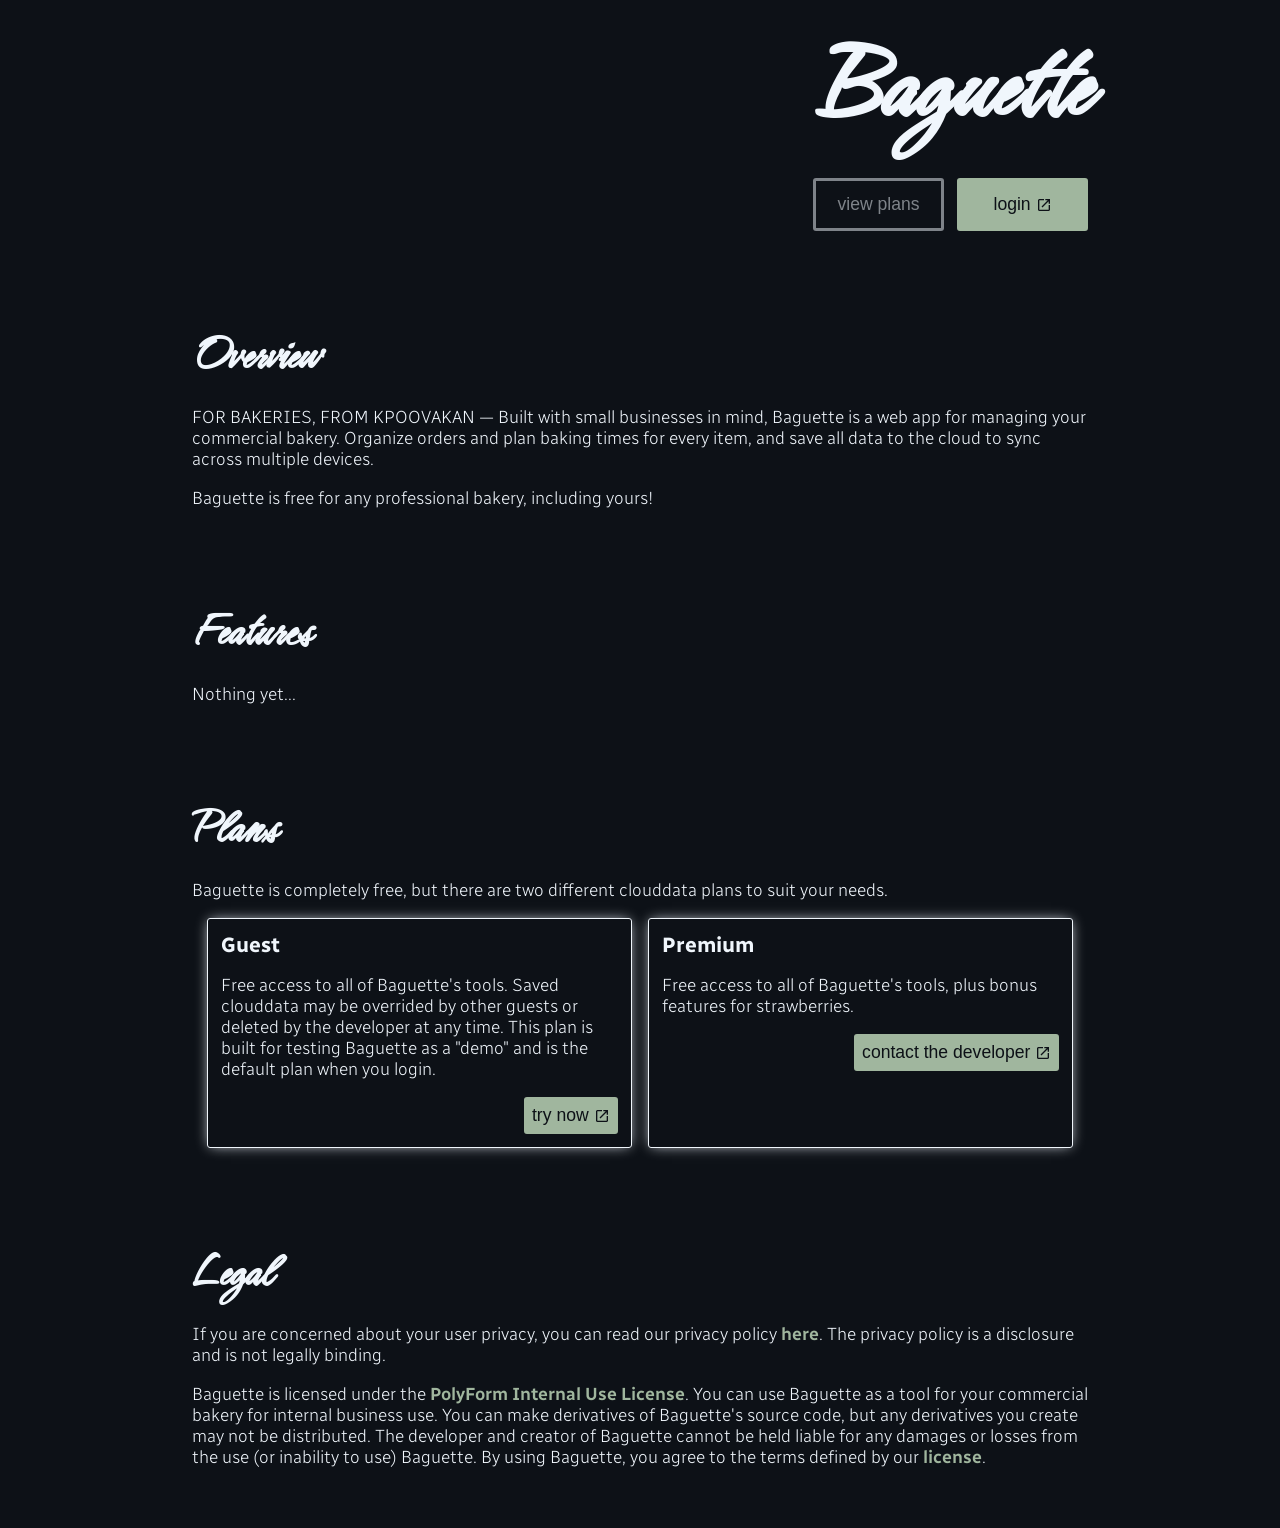
==== index.html @ 5e3c722e "Create privacy policy" ====
<!DOCTYPE html>
<html>
    <head>
        <meta charset="UTF-8">
        <title>Baguette - Home</title>
        <link rel="shortcut icon" type="image/png" href="indexfiles/favicon.png">
        <!--<link rel="icon" type="image/svg+xml" href="indexfiles/favicon.svg">-->

        <link rel="preconnect" href="https://fonts.googleapis.com">
        <link rel="preconnect" href="https://fonts.gstatic.com" crossorigin>
        <link href="https://fonts.googleapis.com/css2?family=Hurricane&family=Radio+Canada:wght@400;500;600;700&display=swap" rel="stylesheet">

        <link rel="stylesheet" type="text/css" href="indexfiles/style.css">
        <script src="indexfiles/clouddata.js" defer></script>
        <script src="indexfiles/script.js" defer></script>
    </head>
    <body>
        <noscript>
            <div class="noscript">
                <h1>oh no</h1>
                <p>Our oven isn't working! It probably needs JavaScript to work. Please enable JavaScript. Then we can use our oven and you can use Baguette!</p>
            </div>
        </noscript>
        <div class="content">
            <div class="mainHeader">
                <h3>Baguette</h3>
                <div class="mainHeaderButtonsContainer">
                    <a href="#plans"><button class="mainHeaderButtons mainHeaderLess">view plans</button></a>
                    <button class="mainHeaderButtons" onclick="clouddataLogin()">login <svg xmlns="http://www.w3.org/2000/svg" height="1.0rem" viewBox="0 -960 960 960" fill="currentcolor" style="vertical-align: middle;"><path d="M200-120q-33 0-56.5-23.5T120-200v-560q0-33 23.5-56.5T200-840h280v80H200v560h560v-280h80v280q0 33-23.5 56.5T760-120H200Zm188-212-56-56 372-372H560v-80h280v280h-80v-144L388-332Z"/></svg></button>
                </div>
                <div class="clear"></div>
            </div>
            <h1>Overview</h1>
            <p>FOR BAKERIES, FROM KPOOVAKAN — Built with small businesses in mind, Baguette is a web app for managing your commercial bakery. Organize orders and plan baking times for every item, and save all data to the cloud to sync across multiple devices.</p>
            <p>Baguette is free for any professional bakery, including yours!</p>
            <h1>Features</h1>
            <p>Nothing yet...</p>
            <h1 id="plans">Plans</h1>
            <p>Baguette is completely free, but there are two different clouddata plans to suit your needs.</p>
            <div class="plansContainer">
                <div class="plansBlock">
                    <h2>Guest</h2>
                    <p>Free access to all of Baguette's tools. Saved clouddata may be overrided by other guests or deleted by the developer at any time. This plan is built for testing Baguette as a "demo" and is the default plan when you login.</p>
                    <button style="float: right;" onclick="clouddataLogin()">try now <svg xmlns="http://www.w3.org/2000/svg" height="1.0rem" viewBox="0 -960 960 960" fill="currentcolor" style="vertical-align: middle;"><path d="M200-120q-33 0-56.5-23.5T120-200v-560q0-33 23.5-56.5T200-840h280v80H200v560h560v-280h80v280q0 33-23.5 56.5T760-120H200Zm188-212-56-56 372-372H560v-80h280v280h-80v-144L388-332Z"/></svg></button>
                </div>
                <div class="plansBlock">
                    <h2>Premium</h2>
                    <p>Free access to all of Baguette's tools, plus bonus features for strawberries.</p>
                    <button style="float: right;">contact the developer <svg xmlns="http://www.w3.org/2000/svg" height="1.0rem" viewBox="0 -960 960 960" fill="currentcolor" style="vertical-align: middle;"><path d="M200-120q-33 0-56.5-23.5T120-200v-560q0-33 23.5-56.5T200-840h280v80H200v560h560v-280h80v280q0 33-23.5 56.5T760-120H200Zm188-212-56-56 372-372H560v-80h280v280h-80v-144L388-332Z"/></svg></button>
                </div>
            </div>
            <h1>Legal</h1>
            <p>If you are concerned about your user privacy, you can read our privacy policy <a href="privacy">here</a>. The privacy policy is a disclosure and is not legally binding.</p>
            <p>Baguette is licensed under the <a target="_blank" href="https://github.com/kpoovakan/baguette/blob/main/LICENSE.md">PolyForm Internal Use License</a>. You can use Baguette as a tool for your commercial bakery for internal business use. You can make derivatives of Baguette's source code, but any derivatives you create may not be distributed. The developer and creator of Baguette cannot be held liable for any damages or losses from the use (or inability to use) Baguette. By using Baguette, you agree to the terms defined by our <a target="_blank" href="https://github.com/kpoovakan/baguette/blob/main/LICENSE.md">license</a>.</p>
        </div>
        <br><br><br>
    </body>
</html>
---- indexfiles/style.css ----
@charset "UTF-8";
:root {
    --colorBackground: #0d1117;
    --colorForeground: #f0f6fc;
    --colorAccent: #a0b69e;
}
.noscript {
    position: fixed;
    box-sizing: border-box;
    width: 100vw;
    height: 100vh;
    background-color: var(--colorBackground);
    padding: 3vw;
}

body {
    background-color: var(--colorBackground);
    color: var(--colorForeground);
    font-family: "Radio Canada", sans-serif;
    font-weight: 300;
    font-style: normal;
    font-size: 62.5%;
    display: block;
    a:link, a:visited {
        color: var(--colorAccent);
        text-decoration: none;
        font-weight: 600;
    }
    a:hover {
        text-decoration: underline;
    }
}
p {
    font-size: 1.1rem;
}
.content {
    display: block;
    width: 70vw;
    margin: 0 auto;
}
.clear {
    clear: both;
}

/*
h1: heading
h2: subheading
h3: title
*/
h1, h2, h3 {
    font-family: "Hurricane", cursive;
}
h1 {
    font-size: 3.1rem;
    margin: 0;
    margin-top: 7vw;
}
h2 {
    font-size: 1.3rem;
    margin: 0;
    font-family: "Radio Canada", sans-serif;
}
h3 {
    font-size: min(7.1rem, 31vw);
    margin: 0;
    margin-bottom: 13px;
}

button {
    background-color: var(--colorAccent);
    color: var(--colorBackground);
    outline: none;
    border: 3px solid var(--colorAccent);
    border-radius: 3px;
    padding: 5px;
    box-sizing: border-box;
    font-size: 1.1rem;
}
button:hover {
    color: var(--colorAccent);
    background-color: var(--colorBackground);
    cursor: pointer;
}


.mainHeader {
    text-align: right;
}
.mainHeaderButtons {
    display: inline;
    margin: 0;
    margin-left: 13px;
    padding: 13px;
    width: 131px;
}
.mainHeaderLess {
    background-color: var(--colorBackground);
    border-color: color-mix(in oklab, #00000000 50%, var(--colorForeground));
    color: color-mix(in oklab, #00000000 50%, var(--colorForeground));
}
.mainHeaderLess:hover {
    color: var(--colorBackground);
    border-color: var(--colorForeground);
    background-color: var(--colorForeground);
}
.mainHeaderButtonsContainer {
    display: flex;
    align-items: stretch;
    float: right;
}

.plansBlock {
    border: 1.314px solid var(--colorForeground);
    border-radius: 3px;
    width: max(50px, 31vw);
    padding: 13px;
    box-shadow: 0px 0px 13px -3px var(--colorForeground);
}
.plansContainer {
    display: flex;
    gap: max(16px, 1.314vw);
    margin: 0 auto;
    width: fit-content;
}
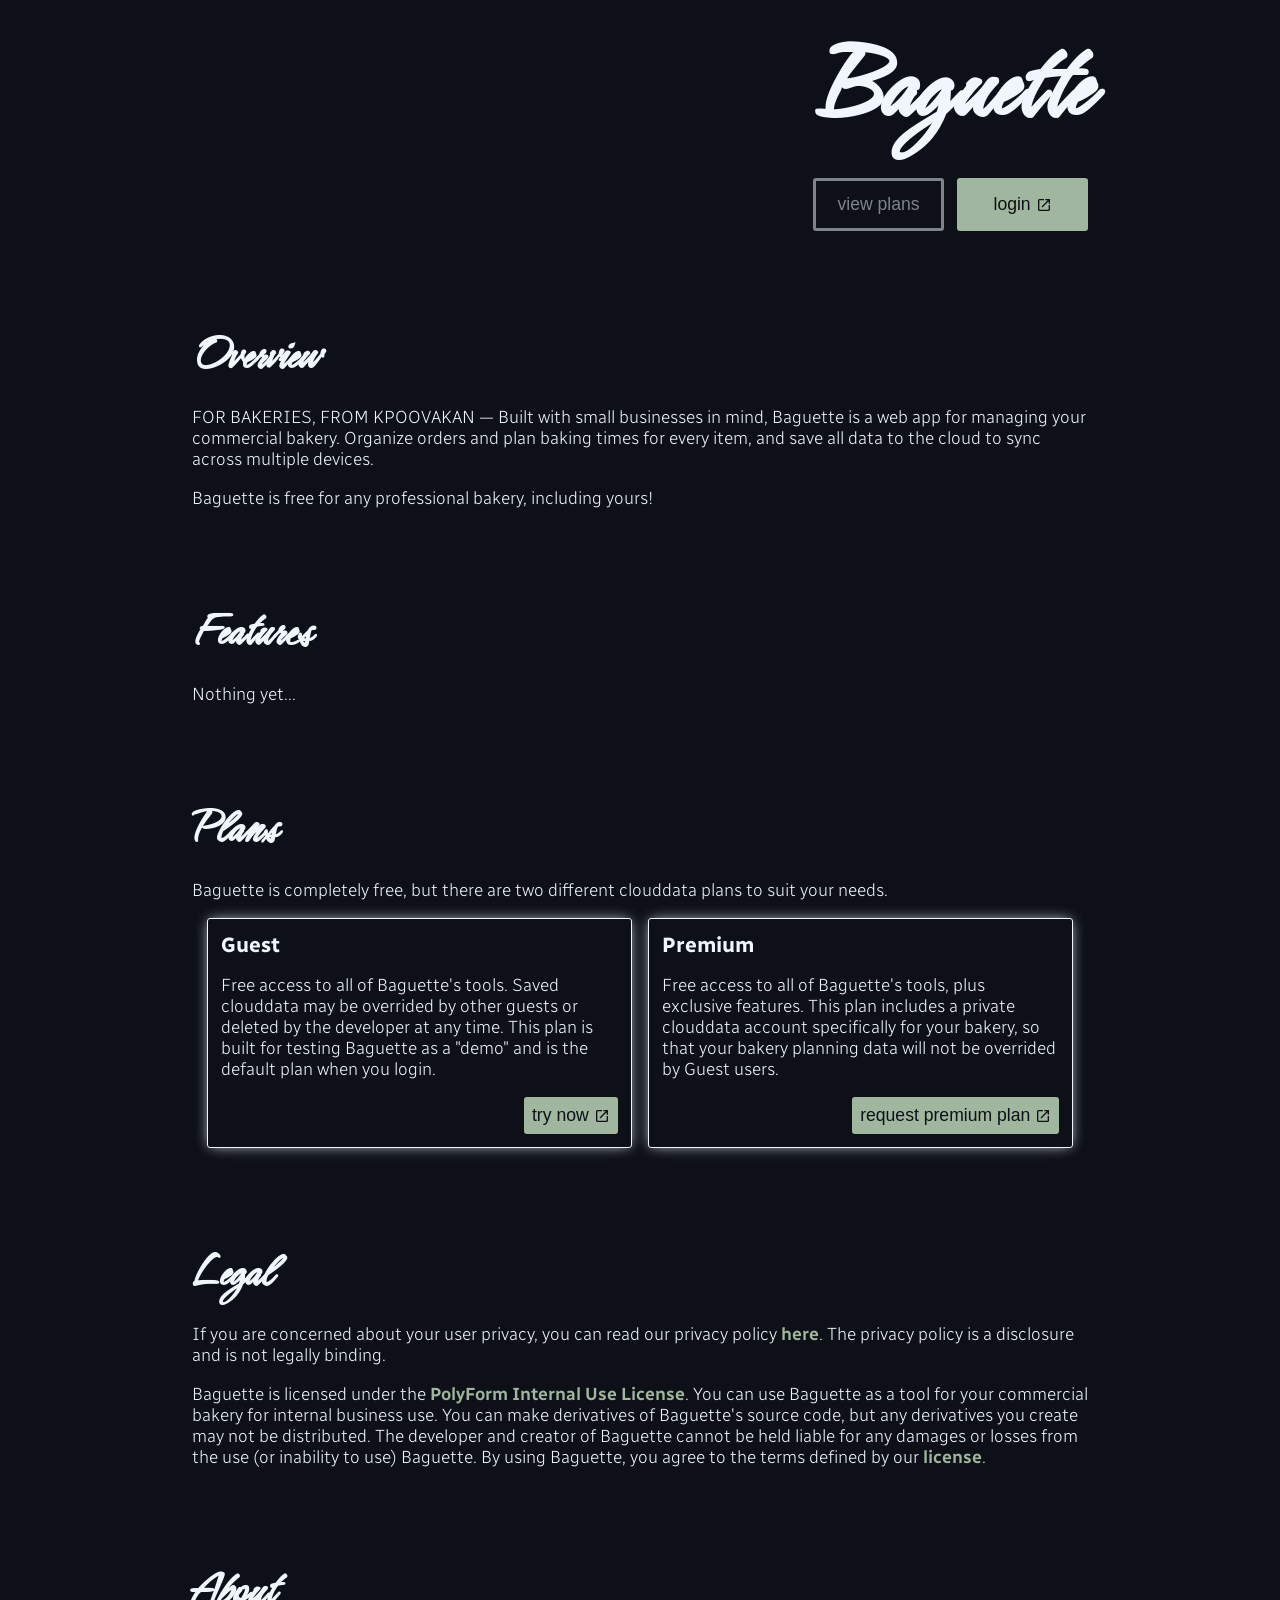
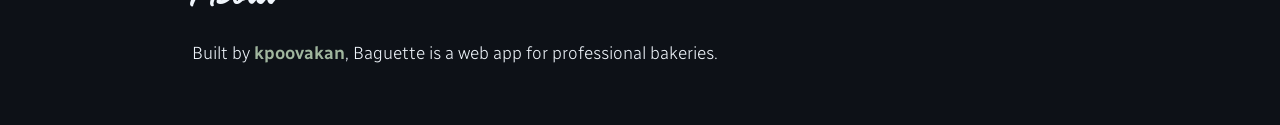
==== commit 9ea8a03a: "Finish the homepage for logged-out users, except for the Features section. That will be completed la" ====
--- a/index.html
+++ b/index.html
@@ -26,7 +26,7 @@
                 <h3>Baguette</h3>
                 <div class="mainHeaderButtonsContainer">
                     <a href="#plans"><button class="mainHeaderButtons mainHeaderLess">view plans</button></a>
-                    <button class="mainHeaderButtons" onclick="clouddataLogin()">login <svg xmlns="http://www.w3.org/2000/svg" height="1.0rem" viewBox="0 -960 960 960" fill="currentcolor" style="vertical-align: middle;"><path d="M200-120q-33 0-56.5-23.5T120-200v-560q0-33 23.5-56.5T200-840h280v80H200v560h560v-280h80v280q0 33-23.5 56.5T760-120H200Zm188-212-56-56 372-372H560v-80h280v280h-80v-144L388-332Z"/></svg></button>
+                    <button class="mainHeaderButtons" onclick="clouddataLogin()">login&nbsp;<svg xmlns="http://www.w3.org/2000/svg" height="1.0rem" viewBox="0 -960 960 960" fill="currentcolor" style="vertical-align: middle;"><path d="M200-120q-33 0-56.5-23.5T120-200v-560q0-33 23.5-56.5T200-840h280v80H200v560h560v-280h80v280q0 33-23.5 56.5T760-120H200Zm188-212-56-56 372-372H560v-80h280v280h-80v-144L388-332Z"/></svg></button>
                 </div>
                 <div class="clear"></div>
             </div>
@@ -41,17 +41,19 @@
                 <div class="plansBlock">
                     <h2>Guest</h2>
                     <p>Free access to all of Baguette's tools. Saved clouddata may be overrided by other guests or deleted by the developer at any time. This plan is built for testing Baguette as a "demo" and is the default plan when you login.</p>
-                    <button style="float: right;" onclick="clouddataLogin()">try now <svg xmlns="http://www.w3.org/2000/svg" height="1.0rem" viewBox="0 -960 960 960" fill="currentcolor" style="vertical-align: middle;"><path d="M200-120q-33 0-56.5-23.5T120-200v-560q0-33 23.5-56.5T200-840h280v80H200v560h560v-280h80v280q0 33-23.5 56.5T760-120H200Zm188-212-56-56 372-372H560v-80h280v280h-80v-144L388-332Z"/></svg></button>
+                    <button style="float: right;" onclick="clouddataLogin()">try now&nbsp;<svg xmlns="http://www.w3.org/2000/svg" height="1.0rem" viewBox="0 -960 960 960" fill="currentcolor" style="vertical-align: middle;"><path d="M200-120q-33 0-56.5-23.5T120-200v-560q0-33 23.5-56.5T200-840h280v80H200v560h560v-280h80v280q0 33-23.5 56.5T760-120H200Zm188-212-56-56 372-372H560v-80h280v280h-80v-144L388-332Z"/></svg></button>
                 </div>
                 <div class="plansBlock">
                     <h2>Premium</h2>
-                    <p>Free access to all of Baguette's tools, plus bonus features for strawberries.</p>
-                    <button style="float: right;">contact the developer <svg xmlns="http://www.w3.org/2000/svg" height="1.0rem" viewBox="0 -960 960 960" fill="currentcolor" style="vertical-align: middle;"><path d="M200-120q-33 0-56.5-23.5T120-200v-560q0-33 23.5-56.5T200-840h280v80H200v560h560v-280h80v280q0 33-23.5 56.5T760-120H200Zm188-212-56-56 372-372H560v-80h280v280h-80v-144L388-332Z"/></svg></button>
+                    <p>Free access to all of Baguette's tools, plus exclusive features. This plan includes a private clouddata account specifically for your bakery, so that your bakery planning data will not be overrided by Guest users.</p>
+                    <button style="float: right;" onclick="alert('please contact the developer');">request premium plan&nbsp;<svg xmlns="http://www.w3.org/2000/svg" height="1.0rem" viewBox="0 -960 960 960" fill="currentcolor" style="vertical-align: middle;"><path d="M200-120q-33 0-56.5-23.5T120-200v-560q0-33 23.5-56.5T200-840h280v80H200v560h560v-280h80v280q0 33-23.5 56.5T760-120H200Zm188-212-56-56 372-372H560v-80h280v280h-80v-144L388-332Z"/></svg></button>
                 </div>
             </div>
             <h1>Legal</h1>
             <p>If you are concerned about your user privacy, you can read our privacy policy <a href="privacy">here</a>. The privacy policy is a disclosure and is not legally binding.</p>
             <p>Baguette is licensed under the <a target="_blank" href="https://github.com/kpoovakan/baguette/blob/main/LICENSE.md">PolyForm Internal Use License</a>. You can use Baguette as a tool for your commercial bakery for internal business use. You can make derivatives of Baguette's source code, but any derivatives you create may not be distributed. The developer and creator of Baguette cannot be held liable for any damages or losses from the use (or inability to use) Baguette. By using Baguette, you agree to the terms defined by our <a target="_blank" href="https://github.com/kpoovakan/baguette/blob/main/LICENSE.md">license</a>.</p>
+            <h1>About</h1>
+            <p>Built by <a href="https://kpoovakan.github.io">kpoovakan</a>, Baguette is a web app for professional bakeries.</p>
         </div>
         <br><br><br>
     </body>
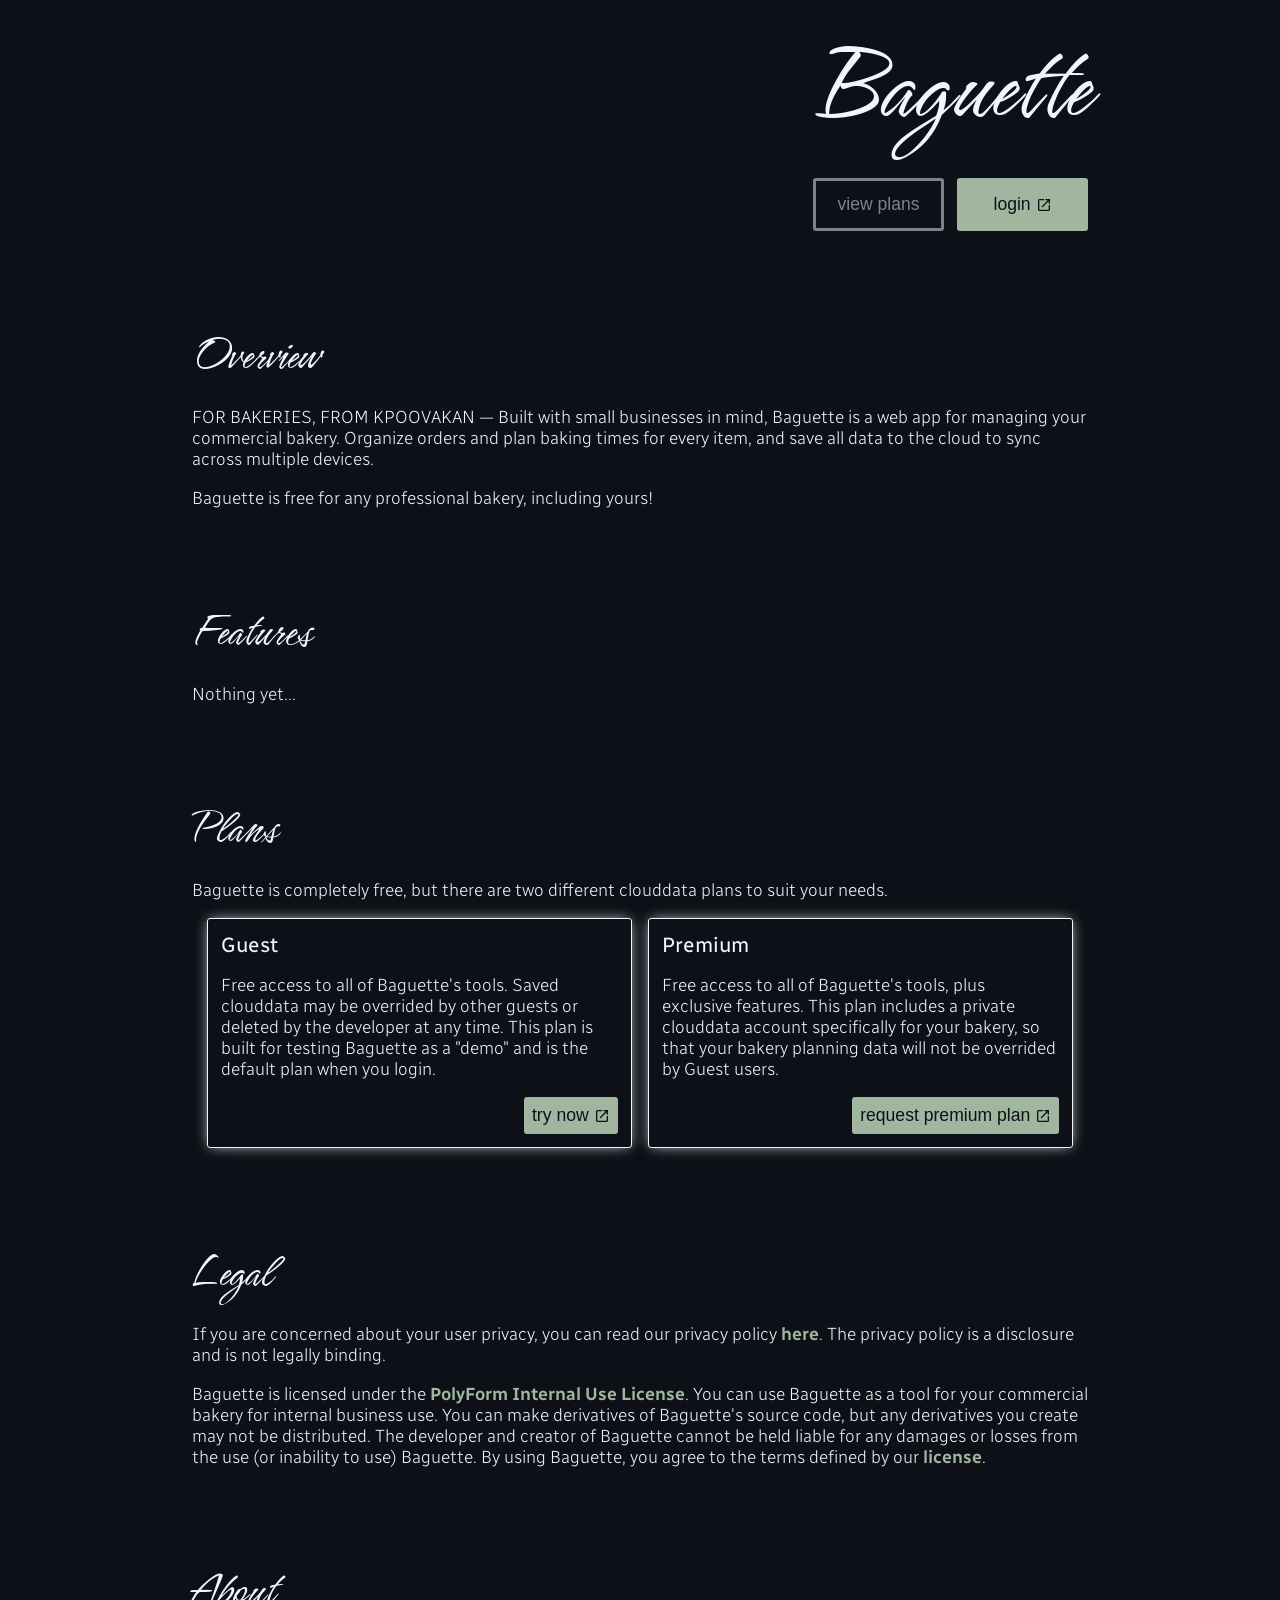
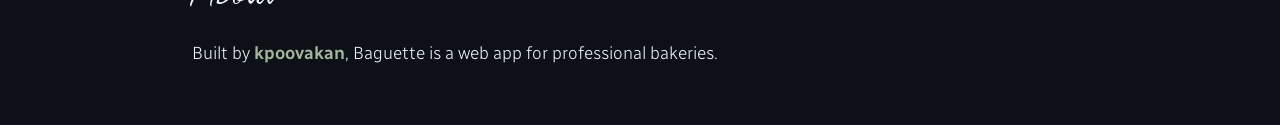
==== commit 62e46bfa: "Reorganize files" ====
--- a/index.html
+++ b/index.html
@@ -4,7 +4,6 @@
         <meta charset="UTF-8">
         <title>Baguette - Home</title>
         <link rel="shortcut icon" type="image/png" href="indexfiles/favicon.png">
-        <!--<link rel="icon" type="image/svg+xml" href="indexfiles/favicon.svg">-->
 
         <link rel="preconnect" href="https://fonts.googleapis.com">
         <link rel="preconnect" href="https://fonts.gstatic.com" crossorigin>
@@ -21,40 +20,7 @@
                 <p>Our oven isn't working! It probably needs JavaScript to work. Please enable JavaScript. Then we can use our oven and you can use Baguette!</p>
             </div>
         </noscript>
-        <div class="content">
-            <div class="mainHeader">
-                <h3>Baguette</h3>
-                <div class="mainHeaderButtonsContainer">
-                    <a href="#plans"><button class="mainHeaderButtons mainHeaderLess">view plans</button></a>
-                    <button class="mainHeaderButtons" onclick="clouddataLogin()">login&nbsp;<svg xmlns="http://www.w3.org/2000/svg" height="1.0rem" viewBox="0 -960 960 960" fill="currentcolor" style="vertical-align: middle;"><path d="M200-120q-33 0-56.5-23.5T120-200v-560q0-33 23.5-56.5T200-840h280v80H200v560h560v-280h80v280q0 33-23.5 56.5T760-120H200Zm188-212-56-56 372-372H560v-80h280v280h-80v-144L388-332Z"/></svg></button>
-                </div>
-                <div class="clear"></div>
-            </div>
-            <h1>Overview</h1>
-            <p>FOR BAKERIES, FROM KPOOVAKAN — Built with small businesses in mind, Baguette is a web app for managing your commercial bakery. Organize orders and plan baking times for every item, and save all data to the cloud to sync across multiple devices.</p>
-            <p>Baguette is free for any professional bakery, including yours!</p>
-            <h1>Features</h1>
-            <p>Nothing yet...</p>
-            <h1 id="plans">Plans</h1>
-            <p>Baguette is completely free, but there are two different clouddata plans to suit your needs.</p>
-            <div class="plansContainer">
-                <div class="plansBlock">
-                    <h2>Guest</h2>
-                    <p>Free access to all of Baguette's tools. Saved clouddata may be overrided by other guests or deleted by the developer at any time. This plan is built for testing Baguette as a "demo" and is the default plan when you login.</p>
-                    <button style="float: right;" onclick="clouddataLogin()">try now&nbsp;<svg xmlns="http://www.w3.org/2000/svg" height="1.0rem" viewBox="0 -960 960 960" fill="currentcolor" style="vertical-align: middle;"><path d="M200-120q-33 0-56.5-23.5T120-200v-560q0-33 23.5-56.5T200-840h280v80H200v560h560v-280h80v280q0 33-23.5 56.5T760-120H200Zm188-212-56-56 372-372H560v-80h280v280h-80v-144L388-332Z"/></svg></button>
-                </div>
-                <div class="plansBlock">
-                    <h2>Premium</h2>
-                    <p>Free access to all of Baguette's tools, plus exclusive features. This plan includes a private clouddata account specifically for your bakery, so that your bakery planning data will not be overrided by Guest users.</p>
-                    <button style="float: right;" onclick="alert('please contact the developer');">request premium plan&nbsp;<svg xmlns="http://www.w3.org/2000/svg" height="1.0rem" viewBox="0 -960 960 960" fill="currentcolor" style="vertical-align: middle;"><path d="M200-120q-33 0-56.5-23.5T120-200v-560q0-33 23.5-56.5T200-840h280v80H200v560h560v-280h80v280q0 33-23.5 56.5T760-120H200Zm188-212-56-56 372-372H560v-80h280v280h-80v-144L388-332Z"/></svg></button>
-                </div>
-            </div>
-            <h1>Legal</h1>
-            <p>If you are concerned about your user privacy, you can read our privacy policy <a href="privacy">here</a>. The privacy policy is a disclosure and is not legally binding.</p>
-            <p>Baguette is licensed under the <a target="_blank" href="https://github.com/kpoovakan/baguette/blob/main/LICENSE.md">PolyForm Internal Use License</a>. You can use Baguette as a tool for your commercial bakery for internal business use. You can make derivatives of Baguette's source code, but any derivatives you create may not be distributed. The developer and creator of Baguette cannot be held liable for any damages or losses from the use (or inability to use) Baguette. By using Baguette, you agree to the terms defined by our <a target="_blank" href="https://github.com/kpoovakan/baguette/blob/main/LICENSE.md">license</a>.</p>
-            <h1>About</h1>
-            <p>Built by <a href="https://kpoovakan.github.io">kpoovakan</a>, Baguette is a web app for professional bakeries.</p>
-        </div>
+        <div class="content" id="contentMain"></div>
         <br><br><br>
     </body>
 </html>
--- a/indexfiles/style.css
+++ b/indexfiles/style.css
@@ -35,11 +35,19 @@
 }
 .content {
     display: block;
-    width: 70vw;
     margin: 0 auto;
 }
 .clear {
     clear: both;
+}
+.header {
+    position: fixed;
+    top: 0;
+    right: 0;
+    margin: 0;
+    padding: 13px;
+    background-color: var(--colorBackground);
+    border-radius: 3px;
 }
 
 /*
@@ -49,6 +57,7 @@
 */
 h1, h2, h3 {
     font-family: "Hurricane", cursive;
+    font-weight: normal;
 }
 h1 {
     font-size: 3.1rem;
@@ -121,4 +130,26 @@
     gap: max(16px, 1.314vw);
     margin: 0 auto;
     width: fit-content;
+}
+
+.svgAddNew {
+    padding: 9px;
+    position: fixed;
+    bottom: 13px;
+    right: 13px;
+    margin: 0;
+}
+
+.dayContainer {
+    /*position: relative;*/
+    margin: 31px;
+}
+.dayItem {
+    /*position: absolute;*/
+    width: 314px;
+    height: 31px;
+    box-sizing: border-box;
+    border-radius: 3px;
+    background-color: #808080;
+    margin: 13px;
 }
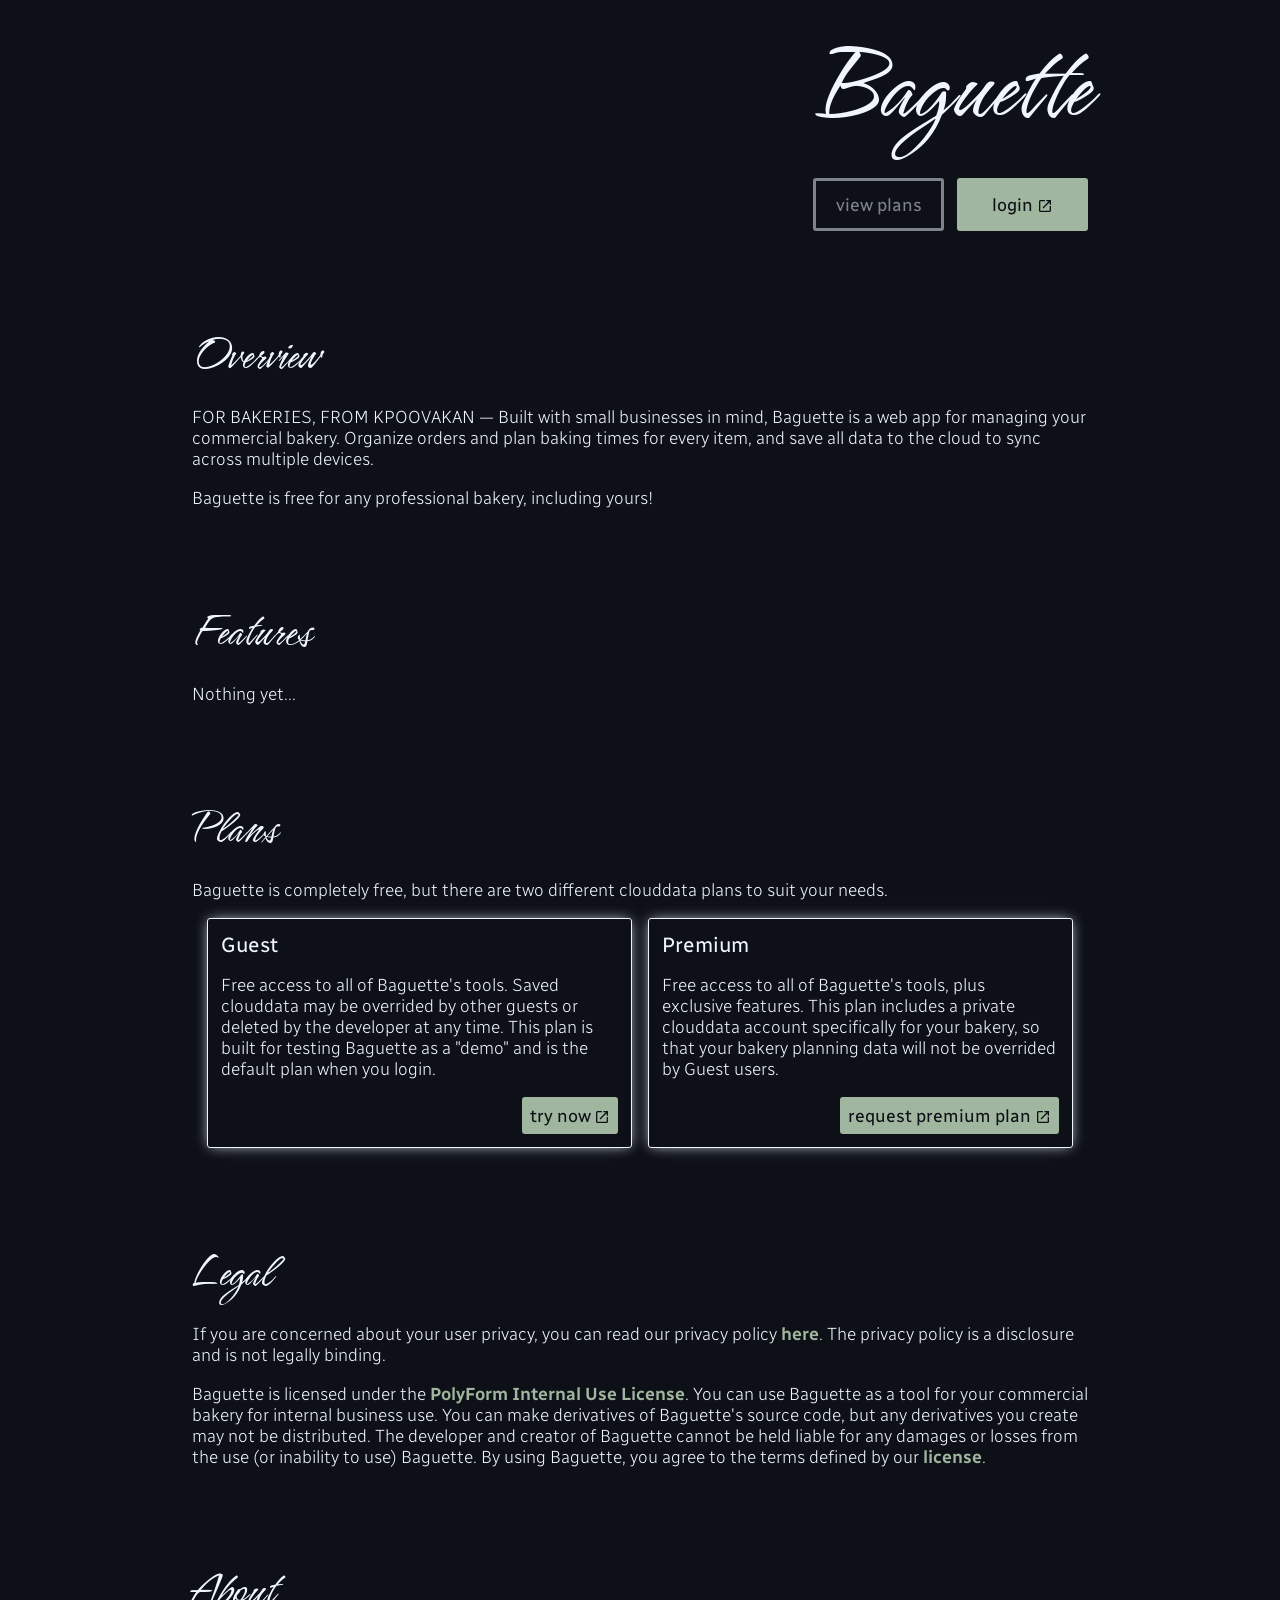
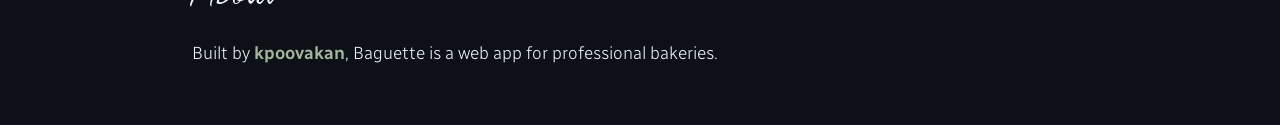
==== commit b9d48b87: "Add meta noindex tag" ====
--- a/index.html
+++ b/index.html
@@ -2,6 +2,7 @@
 <html>
     <head>
         <meta charset="UTF-8">
+        <meta name="robots" content="noindex">
         <title>Baguette - Home</title>
         <link rel="shortcut icon" type="image/png" href="indexfiles/favicon.png">
 
--- a/indexfiles/style.css
+++ b/indexfiles/style.css
@@ -84,6 +84,7 @@
     padding: 5px;
     box-sizing: border-box;
     font-size: 1.1rem;
+    font-family: "Radio Canada", sans-serif;
 }
 button:hover {
     color: var(--colorAccent);
@@ -141,15 +142,72 @@
 }
 
 .dayContainer {
-    /*position: relative;*/
-    margin: 31px;
-}
+    display: flex;
+    flex-direction: row;
+    gap: 13px;
+    width: 100%;
+    align-items: stretch;
+}
+.dayColumn {
+    display: flex;
+    flex-direction: column;
+    gap: 13px;
+    margin: 0;
+    padding: 0;
+    align-items: stretch;
+    flex: 1;
+}
+/* https://coolors.co/ff33dd-bf96ca-8bd5cd-ffd000-98c28a-140094-d30000-ff7700
+fuschia, purple, teal, yellow, green, blue, red, orange */
 .dayItem {
-    /*position: absolute;*/
-    width: 314px;
-    height: 31px;
-    box-sizing: border-box;
-    border-radius: 3px;
-    background-color: #808080;
-    margin: 13px;
+    width: 100%;
+    height: 100%;
+    box-sizing: border-box;
+    border-radius: 3px;
+    margin: 0;
+    flex: 0 1 0;
+    display: flex;
+    flex-direction: row;
+    --color: #98c28a;
+    background-color: var(--color);
+    color: var(--colorForeground);
+}
+.dayBar {
+    display: flex;
+    flex-direction: column;
+    height: 100%;
+    flex: 0;
+    gap: 13px;
+    width: max(50px);
+    margin: 0;
+    padding: 13px;
+    box-sizing: border-box;
+}
+.dayBar button {
+    width: 100%;
+    color: var(--color);
+    background-color: var(--colorForeground);
+    border-color: var(--colorForeground);
+}
+.dayBar button:hover {
+    background-color: var(--color);
+    color: var(--colorForeground);
+}
+.dayBar img {
+    width: 100%;
+    display: block;
+}
+.dayBar img:hover {
+    cursor: pointer;
+}
+.dayInfo {
+    flex: 1;
+    height: 100%;
+}
+.dayInfo p {
+    margin: 0;
+    margin-bottom: 3px;
+}
+.str {
+    font-weight: 600;
 }
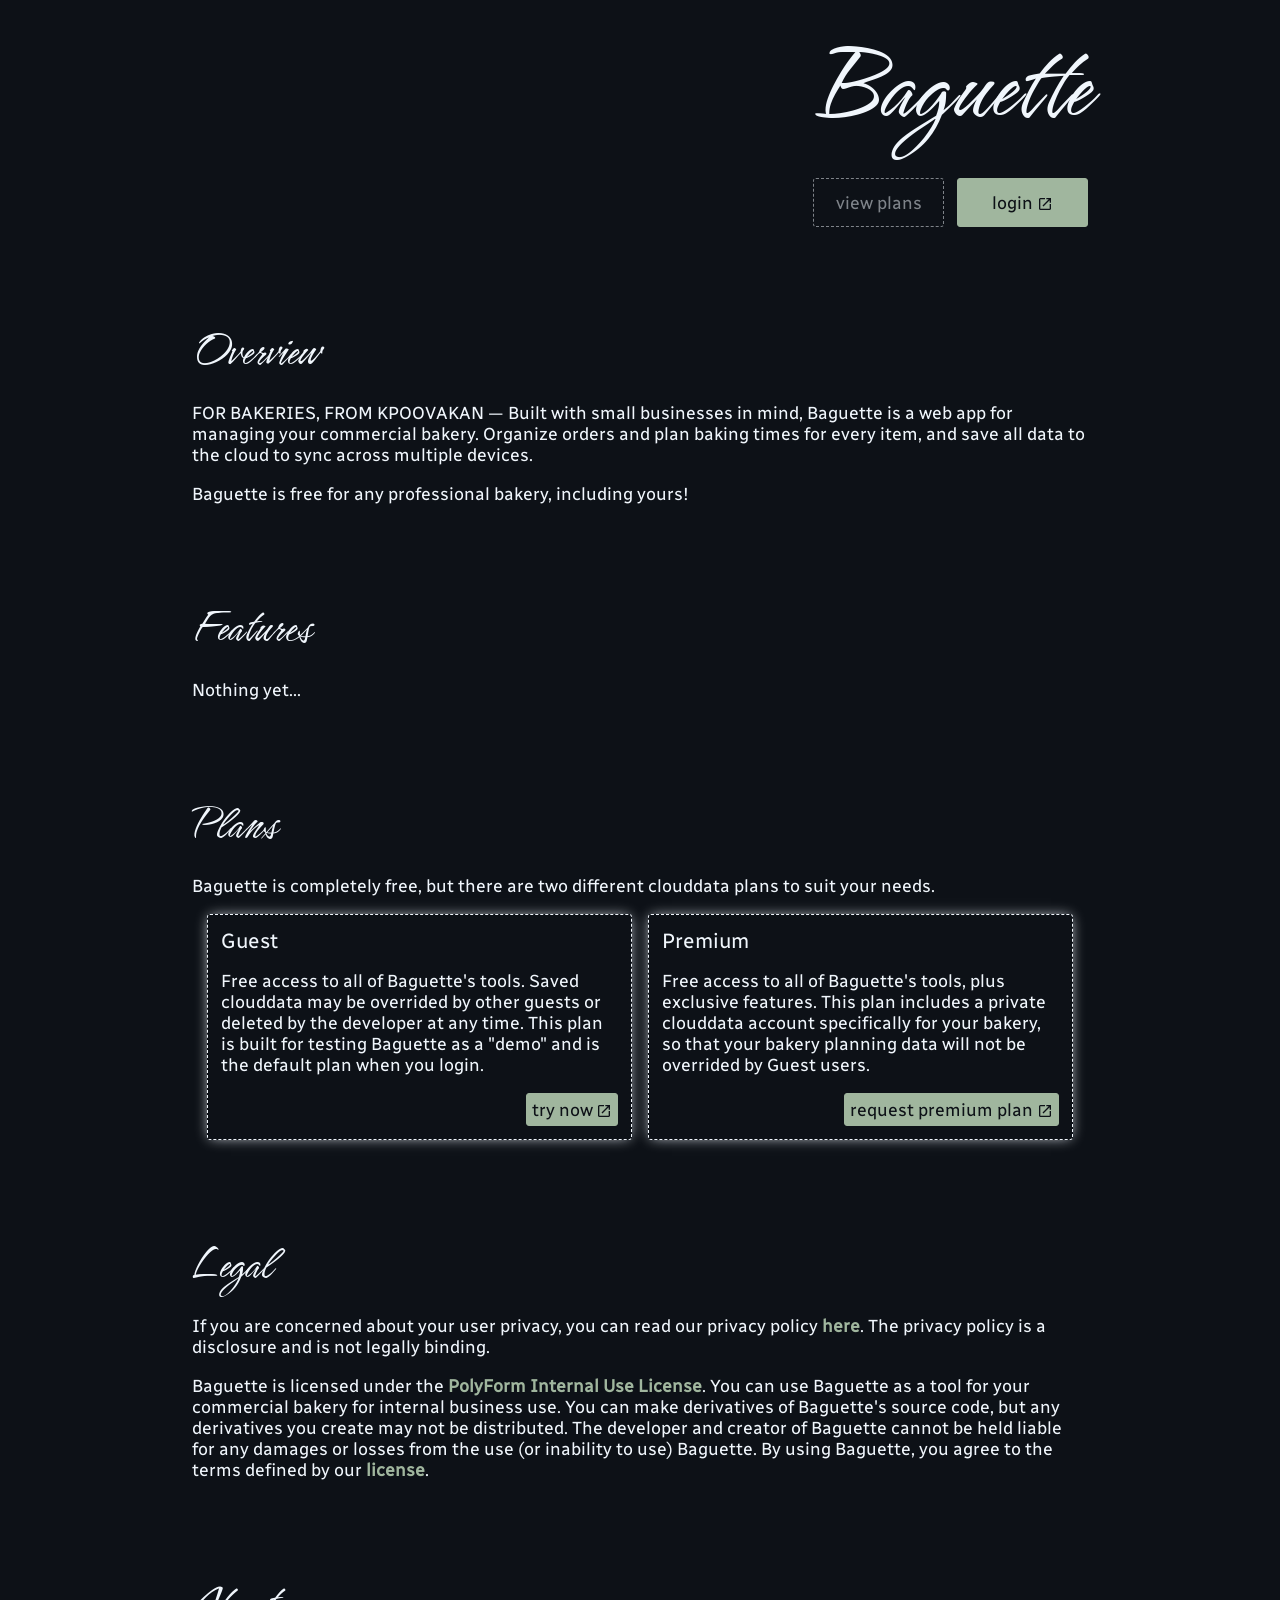
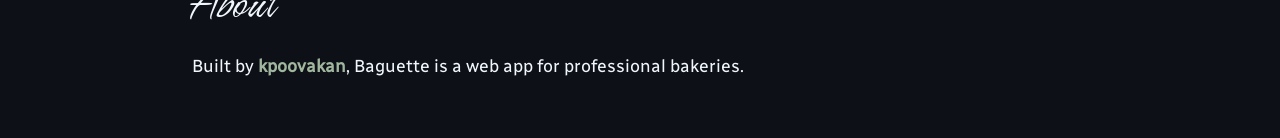
==== commit dd0b6db2: "Transition from external font linking to local font linking" ====
--- a/index.html
+++ b/index.html
@@ -5,11 +5,6 @@
         <meta name="robots" content="noindex">
         <title>Baguette - Home</title>
         <link rel="shortcut icon" type="image/png" href="indexfiles/favicon.png">
-
-        <link rel="preconnect" href="https://fonts.googleapis.com">
-        <link rel="preconnect" href="https://fonts.gstatic.com" crossorigin>
-        <link href="https://fonts.googleapis.com/css2?family=Hurricane&family=Radio+Canada:wght@400;500;600;700&display=swap" rel="stylesheet">
-
         <link rel="stylesheet" type="text/css" href="indexfiles/style.css">
         <script src="indexfiles/clouddata.js" defer></script>
         <script src="indexfiles/script.js" defer></script>
--- a/indexfiles/style.css
+++ b/indexfiles/style.css
@@ -13,6 +13,19 @@
     padding: 3vw;
 }
 
+@font-face {
+    font-family: "Radio Canada";
+    src: url("radiocanada.ttf") format("truetype");
+    font-weight: normal;
+    font-style: normal;
+}
+@font-face {
+    font-family: "Hurricane";
+    src: url("hurricane.ttf") format("truetype");
+    font-weight: normal;
+    font-style: normal;
+}
+
 body {
     background-color: var(--colorBackground);
     color: var(--colorForeground);
@@ -21,17 +34,19 @@
     font-style: normal;
     font-size: 62.5%;
     display: block;
-    a:link, a:visited {
-        color: var(--colorAccent);
-        text-decoration: none;
-        font-weight: 600;
-    }
-    a:hover {
-        text-decoration: underline;
-    }
 }
 p {
     font-size: 1.1rem;
+}
+a:link, a:visited {
+    color: var(--colorAccent);
+    text-decoration: none;
+    font-weight: 600;
+}
+a:hover, a:focus {
+    text-decoration: underline;
+    text-decoration-style: dashed;
+    text-underline-offset: 3px;
 }
 .content {
     display: block;
@@ -79,17 +94,18 @@
     background-color: var(--colorAccent);
     color: var(--colorBackground);
     outline: none;
-    border: 3px solid var(--colorAccent);
+    border: 1px solid var(--colorAccent);
     border-radius: 3px;
     padding: 5px;
     box-sizing: border-box;
     font-size: 1.1rem;
     font-family: "Radio Canada", sans-serif;
 }
-button:hover {
+button:hover, button:focus {
     color: var(--colorAccent);
     background-color: var(--colorBackground);
     cursor: pointer;
+    border-style: dashed;
 }
 
 
@@ -107,8 +123,9 @@
     background-color: var(--colorBackground);
     border-color: color-mix(in oklab, #00000000 50%, var(--colorForeground));
     color: color-mix(in oklab, #00000000 50%, var(--colorForeground));
-}
-.mainHeaderLess:hover {
+    border-style: dashed;
+}
+.mainHeaderLess:hover, .mainHeaderLess:focus {
     color: var(--colorBackground);
     border-color: var(--colorForeground);
     background-color: var(--colorForeground);
@@ -120,7 +137,7 @@
 }
 
 .plansBlock {
-    border: 1.314px solid var(--colorForeground);
+    border: 1.314px dashed var(--colorForeground);
     border-radius: 3px;
     width: max(50px, 31vw);
     padding: 13px;
@@ -155,7 +172,8 @@
     margin: 0;
     padding: 0;
     align-items: stretch;
-    flex: 1;
+    flex: 1 1 0;
+    min-width: 0;
 }
 /* https://coolors.co/ff33dd-bf96ca-8bd5cd-ffd000-98c28a-140094-d30000-ff7700
 fuschia, purple, teal, yellow, green, blue, red, orange */
@@ -166,6 +184,7 @@
     border-radius: 3px;
     margin: 0;
     flex: 0 1 0;
+    min-width: 0;
     display: flex;
     flex-direction: row;
     --color: #98c28a;
@@ -182,15 +201,27 @@
     margin: 0;
     padding: 13px;
     box-sizing: border-box;
+    position: relative;
+}
+.dayBar::after {
+    content: "";
+    position: absolute;
+    top: 13px;
+    bottom: 13px;
+    right: 5px;
+    border-right: 1px dashed var(--colorForeground);
+    pointer-events: none;
 }
 .dayBar button {
     width: 100%;
-    color: var(--color);
+    color: #000000;
+    mix-blend-mode: screen;
     background-color: var(--colorForeground);
     border-color: var(--colorForeground);
-}
-.dayBar button:hover {
-    background-color: var(--color);
+    padding: 3px;
+}
+.dayBar button:hover, button:focus {
+    background-color: transparent;
     color: var(--colorForeground);
 }
 .dayBar img {
@@ -207,7 +238,121 @@
 .dayInfo p {
     margin: 0;
     margin-bottom: 3px;
+    font-size: min(1.0314cqw, 1.1rem);
+    flex: 1 1 0;
+}
+.dayHeaders {
+    margin: 0;
+    padding: 0;
+    text-align: center;
+    width: 100%;
+    font-weight: 600;
 }
 .str {
     font-weight: 600;
+}
+
+dialog {
+    background-color: var(--colorBackground);
+    color: var(--colorForeground);
+    font-family: inherit;
+    font-size: 1.1rem;
+    outline: none;
+    border: 3px solid var(--colorAccent);
+    border-radius: 3px;
+    width: 90vw;
+    height: 85vh;
+    padding: 13px;
+}
+dialog::backdrop {
+    background-color: color-mix(in oklab, #00000000 75%, var(--colorAccent));
+    backdrop-filter: blur(3px);
+}
+input {
+    background-color: var(--colorBackground);
+    color: var(--colorForeground);
+    font-family: inherit;
+    font-size: 1.1rem;
+    border-radius: 3px;
+    padding: 3px;
+    border: 1px solid var(--colorAccent);
+    box-sizing: border-box;
+}
+input:focus {
+    outline: none;
+    border: 1px dashed var(--colorAccent);
+}
+select {
+    background-color: var(--colorBackground);
+    color: var(--colorForeground);
+    border-radius: 3px;
+    border: 1px solid var(--colorAccent);
+    font-family: inherit;
+    font-size: 1.1rem;
+    border-radius: 3px;
+    padding: 3px;
+}
+select:focus {
+    outline: none;
+    border: 1px dashed var(--colorAccent);
+}
+option {
+    font-family: "Radio Canada", sans-serif;
+    padding: 3px;
+    background-color: var(--colorBackground);
+    color: var(--colorForeground);
+    border: 1px solid var(--colorAccent);
+    border-radius: 3px;
+    font-size: 1.1rem;
+}
+textarea {
+    background-color: var(--colorBackground);
+    color: var(--colorForeground);
+    font-family: inherit;
+    font-size: 1.1rem;
+    border-radius: 3px;
+    border: 1px solid var(--colorAccent);
+    padding: 3px;
+}
+textarea:focus {
+    outline: none;
+    border: 1px dashed var(--colorAccent);
+}
+.addItem > * {
+    margin: 1.5% 3%;
+    display: block;
+    box-sizing: border-box;
+    width: 94%;
+
+}
+.addItem > p {
+    margin: inherit;
+}
+.addItem > textarea {
+    resize: vertical;
+}
+.addItemFlex {
+    display: flex;
+    gap: 3%;
+    box-sizing: border-box;
+}
+.addItemFlex p {
+    margin: 0;
+    padding: inherit;
+    flex: 1;
+    flex-shrink: 3.14;
+}
+.addItemFlex > * {
+    flex: 2;
+}
+.addItemFlex > img {
+    flex: 0;
+    flex-shrink: 3.14;
+    margin: 0;
+    padding: inherit;
+    height: 26px;
+    vertical-align: middle;
+}
+.addItemFlex > img:hover {
+    cursor: pointer;
 }
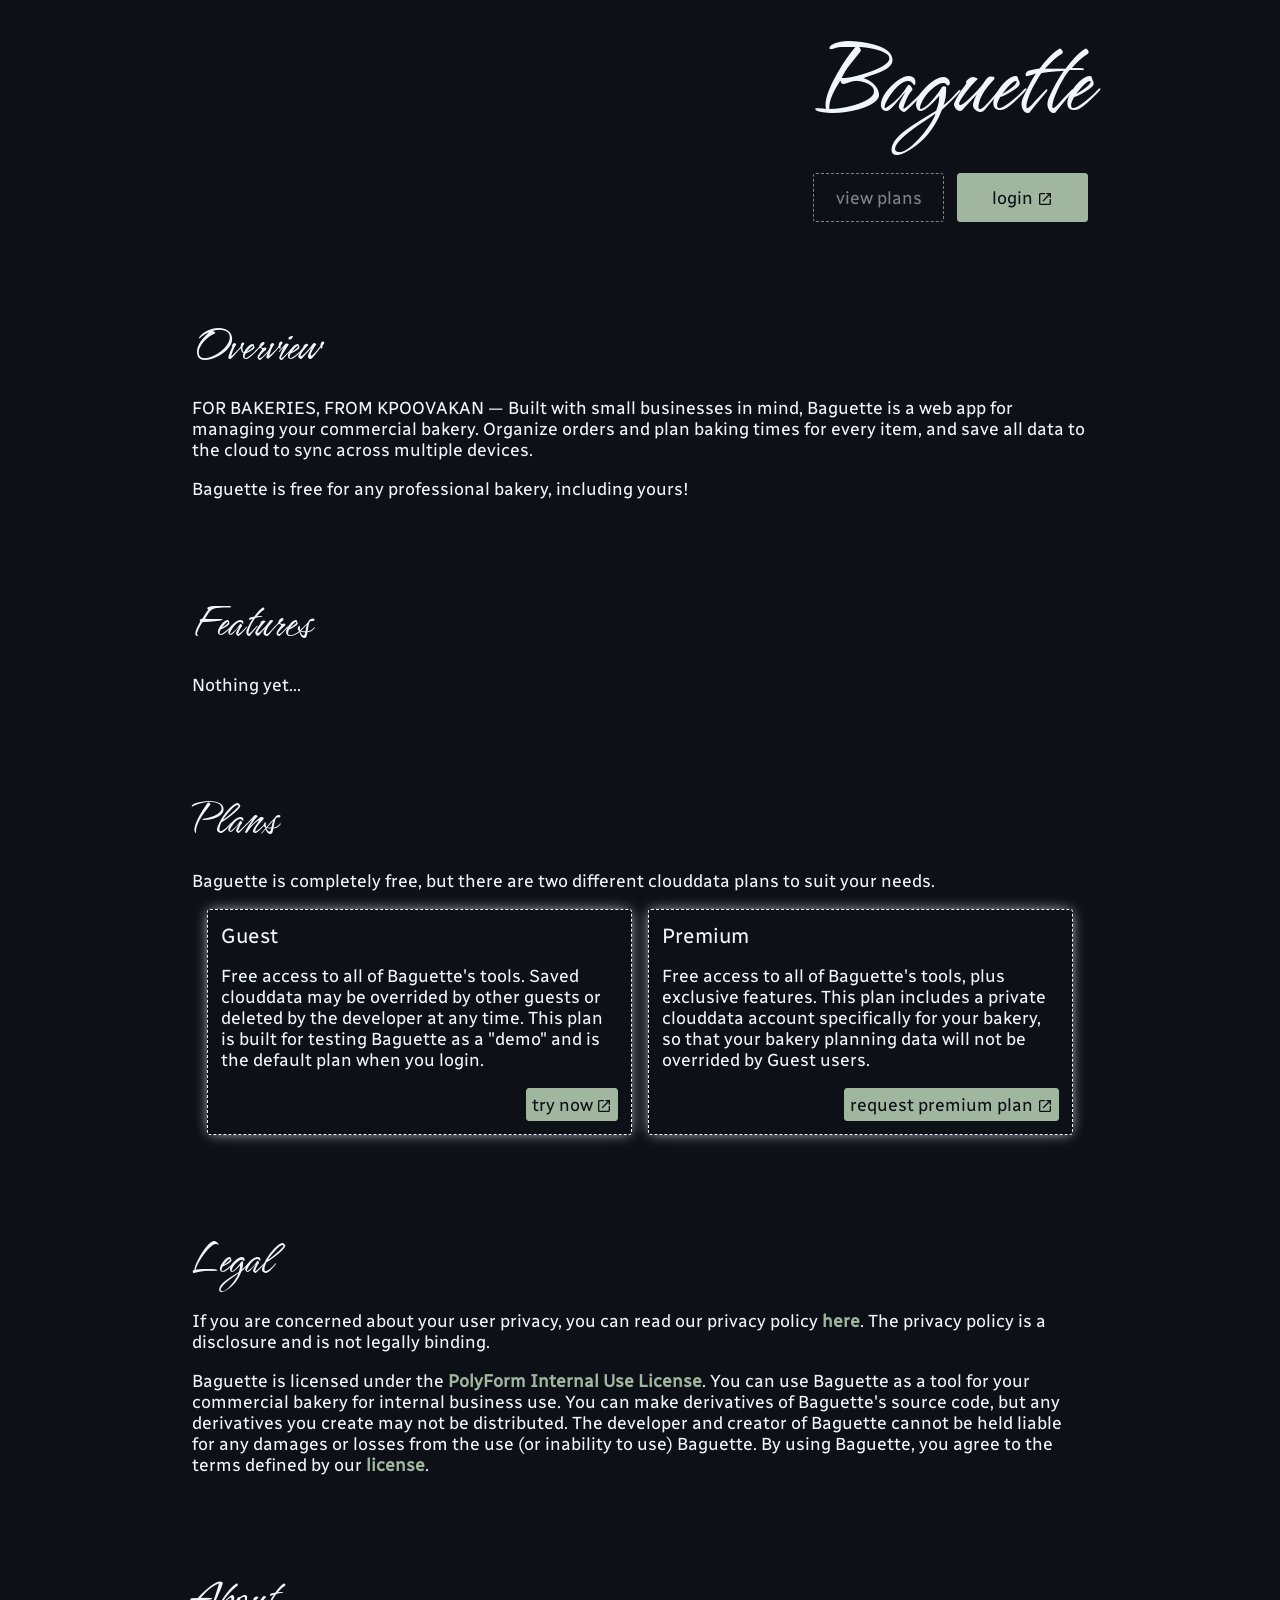
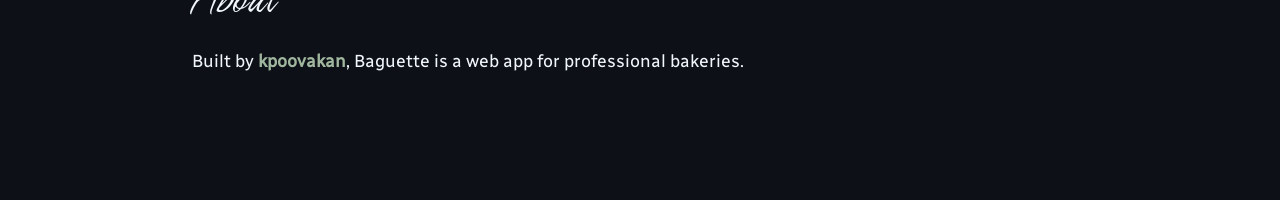
==== commit 2a415e91: "Edit styles and appearance of colorCoding footer" ====
--- a/index.html
+++ b/index.html
@@ -17,6 +17,6 @@
             </div>
         </noscript>
         <div class="content" id="contentMain"></div>
-        <br><br><br>
+        <br><br><br><br><br><br><br><br><br>
     </body>
 </html>
--- a/indexfiles/style.css
+++ b/indexfiles/style.css
@@ -34,6 +34,8 @@
     font-style: normal;
     font-size: 62.5%;
     display: block;
+    padding: 0;
+    margin: 3px;
 }
 p {
     font-size: 1.1rem;
@@ -153,9 +155,54 @@
 .svgAddNew {
     padding: 9px;
     position: fixed;
-    bottom: 13px;
-    right: 13px;
-    margin: 0;
+    bottom: 3px;
+    right: 3px;
+    margin: 0;
+}
+.colorCoding {
+    padding: 9px;
+    position: fixed;
+    bottom: 0;
+    left: 0;
+    margin: 0;
+    background-color: var(--colorBackground);
+    z-index: 314159265358979;
+}
+.colorCoding:hover {
+    background-color: transparent;
+    color: transparent !important;
+}
+.coloryellow {
+    color: #ffd000;
+}
+.colorgreen {
+    color: #98c28a;
+}
+.colorteal {
+    color: #8bd5cd;
+}
+.colorpurple {
+    color: #bf96ca;
+}
+.colorblue {
+    color: #140094;
+}
+.colorred {
+    color: #d30000
+}
+.colorpink {
+    color: #ff33dd;
+}
+.colororange {
+    color: #ff7700;
+}
+.coloryellow, .colorgreen, .colorteal, .colorpurple, .colorblue, .colorred, .colorpink, .colororange {
+    /*-webkit-text-stroke: 3px var(--colorForeground);
+    paint-order: stroke fill;*/
+    z-index: 31415926535897932384626433;
+}
+.coloryellow:hover, .colorgreen:hover, .colorteal:hover, .colorpurple:hover, .colorblue:hover, .colorred:hover, .colorpink:hover, .colororange:hover {
+    color: transparent;
 }
 
 .dayContainer {
@@ -251,6 +298,9 @@
 .str {
     font-weight: 600;
 }
+.str:focus {
+    outline: none;
+}
 
 dialog {
     background-color: var(--colorBackground);
@@ -355,4 +405,25 @@
 }
 .addItemFlex > img:hover {
     cursor: pointer;
+}
+.accountDetailsImgs {
+    width: 31px;
+    flex: 0;
+    margin: 13px 0;
+    display: flex;
+    flex-direction: column;
+    gap: 13px;
+}
+.accountDetailsNames {
+    display: flex;
+    flex-direction: column;
+    flex: 1;
+    margin: 13px 0;
+    gap: 13px;
+    padding: 0;
+}
+.accountDetailsNames > * {
+    margin: 0;
+    padding: 0;
+    height: 31px;
 }
